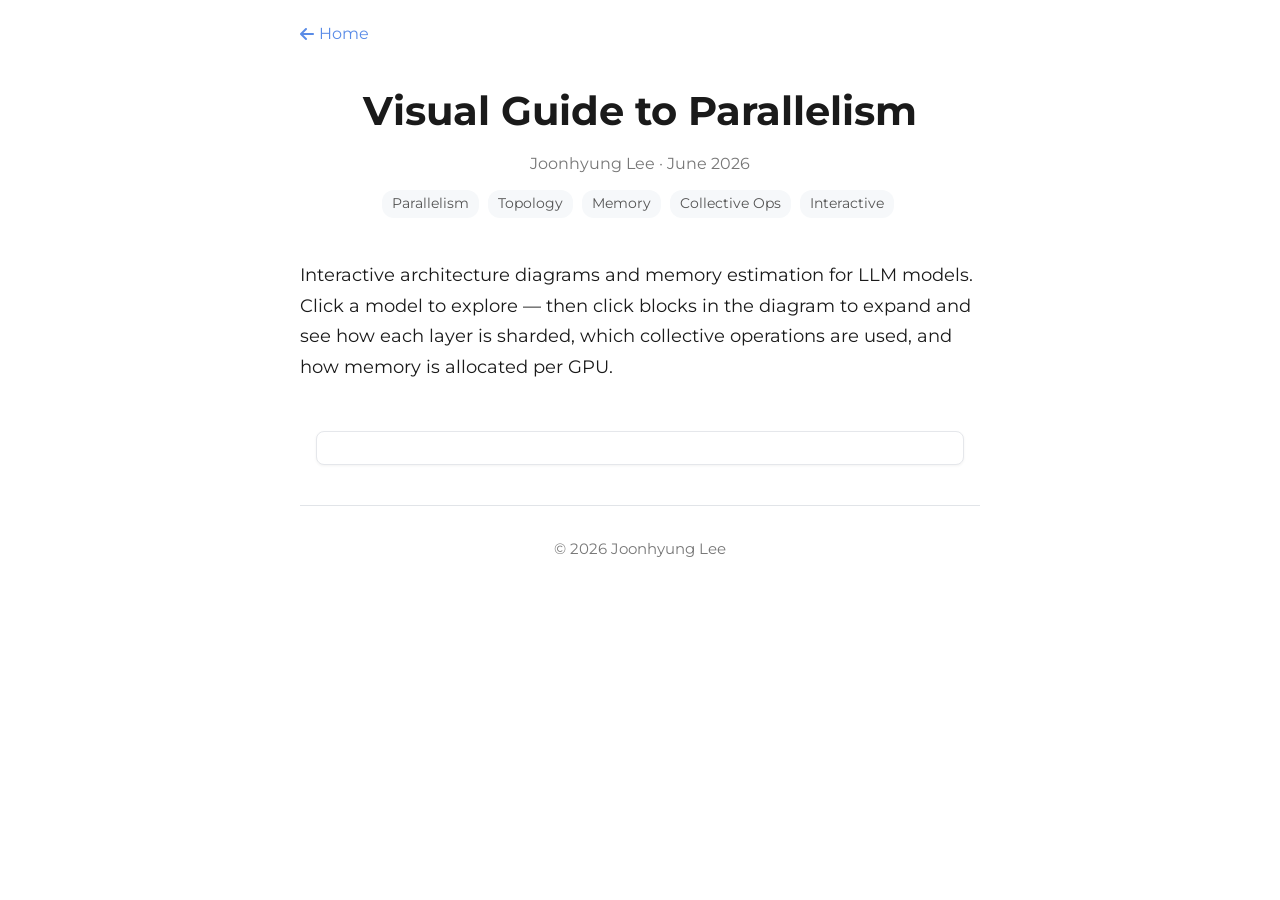
==== blog/visual-guide-to-collective-ops/index.html @ 22944af8 "Add three blog posts with side-by-side layouts and image lightbox - Parallelism @ vLLM: TP/DP/EP con" ====
<!DOCTYPE html>
<html lang="en">
<head>
  <meta charset="UTF-8">
  <meta name="viewport" content="width=device-width, initial-scale=1.0">
  <meta name="description" content="Visual Guide to Parallelism — interactive topology diagrams, memory estimation, and collective operations.">
  <title>Visual Guide to Parallelism</title>

  <link rel="stylesheet" href="../../css/style.css">
  <link rel="stylesheet" href="../../css/blog.css">
  <link rel="stylesheet" href="../../css/animations.css">
  <link rel="stylesheet" href="arch.css">
  <link rel="stylesheet" href="https://cdnjs.cloudflare.com/ajax/libs/font-awesome/6.5.1/css/all.min.css">
</head>
<body>
  <div class="blog-container page-enter">

    <a href="../../" class="back-link">
      <i class="fa-solid fa-arrow-left"></i> Home
    </a>

    <header class="blog-header animate-on-scroll">
      <h1 class="blog-header__title">Visual Guide to Parallelism</h1>
      <div class="blog-header__meta">Joonhyung Lee &middot; June 2026</div>
      <div class="blog-header__tags">
        <span class="tag">Parallelism</span>
        <span class="tag">Topology</span>
        <span class="tag">Memory</span>
        <span class="tag">Collective Ops</span>
        <span class="tag">Interactive</span>
      </div>
    </header>

    <article class="blog-content">

      <p class="animate-on-scroll">
        Interactive architecture diagrams and memory estimation for LLM models.
        Click a model to explore &mdash; then click blocks in the diagram to expand
        and see how each layer is sharded, which collective operations are used,
        and how memory is allocated per GPU.
      </p>

      <!-- Model Architectures (interactive) -->
      <div class="arch-container animate-on-scroll" style="margin: 20px 0;">
        <div id="arch-model-grid" class="arch-model-grid"></div>
        <div id="arch-detail"></div>
      </div>

    </article>

    <footer class="footer">
      <p>&copy; 2026 Joonhyung Lee</p>
    </footer>

  </div>

  <!-- D3 -->
  <script src="https://cdn.jsdelivr.net/npm/d3@7"></script>

  <!-- ArchLib modules -->
  <script src="js/model-arch-data.js"></script>
  <script src="js/model-arch-memory.js"></script>
  <script src="js/model-arch-topology.js"></script>
  <script src="js/model-architectures.js"></script>

  <!-- Main JS -->
  <script src="../../js/main.js"></script>
  <script src="../../js/animations.js"></script>
</body>
</html>
---- css/style.css ----
/* ============================================
   Main Stylesheet — Inspired by seohong.me
   Clean academic minimalist design
   ============================================ */

@import url("https://fonts.googleapis.com/css2?family=Montserrat:ital,wght@0,300;0,400;0,500;0,600;0,700;1,300;1,400;1,500;1,600;1,700&display=swap");

/* --- CSS Custom Properties --- */
:root {
  --color-bg: #ffffff;
  --color-text: #1a1a1a;
  --color-text-secondary: #555555;
  --color-accent: #598be7;
  --color-accent-light: #9bb9f1;
  --color-accent-bg: #dee8fa;
  --color-accent-border: #598be7;
  --color-code-bg: #f6f8fa;
  --color-border: #e1e4e8;
  --color-caption: #777777;
  --color-highlight: #ffffd0;

  --font-sans: 'Montserrat', Verdana, Helvetica, sans-serif;
  --font-mono: 'Montserrat', monospace;

  --max-width-main: 800px;
  --max-width-blog: 720px;

  --transition-fast: 0.2s ease;
  --transition-normal: 0.3s ease;
  --transition-slow: 0.5s ease;
}

/* --- Reset & Base --- */
*,
*::before,
*::after {
  box-sizing: border-box;
  margin: 0;
  padding: 0;
}

html {
  scroll-behavior: smooth;
  -webkit-font-smoothing: antialiased;
  -moz-osx-font-smoothing: grayscale;
}

body {
  font-family: var(--font-sans);
  font-size: 18px;
  line-height: 1.7;
  color: var(--color-text);
  background-color: var(--color-bg);
}

/* --- Layout --- */
.container {
  max-width: var(--max-width-main);
  margin: 0 auto;
  padding: 0 20px;
}

.container--blog {
  max-width: var(--max-width-blog);
}

/* --- Typography --- */
h1, h2, h3, h4, h5, h6 {
  line-height: 1.3;
  margin-bottom: 0.5em;
}

h1 {
  font-size: 48px;
  font-weight: 300;
  margin-top: 30px;
  margin-bottom: 20px;
}

h2 {
  font-size: 30px;
  font-weight: 300;
  margin-top: 35px;
  margin-bottom: 15px;
}

h3 {
  font-size: 24px;
  font-weight: 600;
}

h4 {
  font-size: 20px;
  font-weight: 400;
}

p {
  margin-bottom: 1em;
}

strong, b {
  font-weight: 600;
}

a {
  color: var(--color-accent);
  text-decoration: none;
  transition: color var(--transition-fast);
}

a:hover {
  color: var(--color-accent-light);
}

/* --- Name / Title --- */
.text-name {
  font-size: 40px;
  font-weight: 700;
  color: var(--color-text);
  text-decoration: none;
}

.text-name:hover {
  color: var(--color-text);
}

.text-heading {
  font-size: 36px;
  font-weight: 300;
  padding: 20px 0 10px 0;
}

.text-title {
  font-size: 40px;
  font-weight: 700;
  text-align: center;
  margin-top: 20px;
}

.text-papertitle {
  font-size: 21px;
  font-weight: 400;
}

.text-conference {
  font-weight: 600;
}

.text-small {
  font-size: 17px;
}

.text-large {
  font-size: 24px;
}

.text-caption {
  font-size: 20px;
}

.text-caption-small {
  font-size: 16px;
  color: var(--color-caption);
}

.text-caption-xs {
  font-size: 14px;
}

.text-center {
  text-align: center;
}

/* --- Header / Hero --- */
.header {
  padding: 40px 0 20px 0;
}

.header__inner {
  display: flex;
  align-items: center;
  gap: 30px;
}

.header__bio {
  flex: 3;
}

.header__photo {
  flex: 1;
  display: flex;
  justify-content: center;
}

.header__photo img {
  width: 100%;
  max-width: 180px;
  border-radius: 50%;
  object-fit: cover;
  transition: transform var(--transition-normal), box-shadow var(--transition-normal);
}

.header__photo img:hover {
  transform: scale(1.05);
  box-shadow: 0 8px 30px rgba(89, 139, 231, 0.2);
}

/* --- Navigation --- */
.nav-links {
  display: flex;
  gap: 8px;
  flex-wrap: wrap;
  align-items: center;
  margin-top: 10px;
  font-size: 17px;
}

.nav-links a {
  transition: color var(--transition-fast), transform var(--transition-fast);
  display: inline-block;
}

.nav-links a:hover {
  transform: translateY(-1px);
}

.nav-links .separator {
  color: var(--color-text-secondary);
  user-select: none;
}

/* --- Section --- */
.section {
  padding: 15px 0;
}

.section__heading {
  font-size: 30px;
  font-weight: 300;
  padding-bottom: 10px;
  border-bottom: 1px solid var(--color-border);
  margin-bottom: 15px;
}

/* --- Publication / Blog Items --- */
.pub-item {
  display: flex;
  gap: 20px;
  padding: 15px 0;
  align-items: flex-start;
}

.pub-item__image {
  flex-shrink: 0;
  width: 160px;
  overflow: hidden;
  border-radius: 6px;
}

.pub-item__image img {
  width: 100%;
  height: auto;
  display: block;
  transition: transform var(--transition-normal), opacity var(--transition-fast);
}

.pub-item__image img:hover {
  transform: scale(1.03);
}

.pub-item__content {
  flex: 1;
}

.pub-item__title {
  font-size: 21px;
  font-weight: 400;
  margin-bottom: 4px;
}

.pub-item__title a {
  color: var(--color-text);
  transition: color var(--transition-fast);
}

.pub-item__title a:hover {
  color: var(--color-accent);
}

.pub-item__authors {
  font-size: 16px;
  color: var(--color-text-secondary);
  margin-bottom: 4px;
}

.pub-item__authors .self {
  font-weight: 700;
  color: var(--color-text);
}

.pub-item__venue {
  font-size: 16px;
  margin-bottom: 6px;
}

.pub-item__links {
  display: flex;
  gap: 10px;
  flex-wrap: wrap;
  font-size: 15px;
}

.pub-item__links a {
  padding: 2px 10px;
  border: 1px solid var(--color-accent);
  border-radius: 4px;
  font-size: 14px;
  transition: background var(--transition-fast), color var(--transition-fast), transform var(--transition-fast);
}

.pub-item__links a:hover {
  background: var(--color-accent);
  color: #fff;
  transform: translateY(-1px);
}

/* --- Blog List --- */
.blog-item {
  padding: 10px 0;
  display: flex;
  align-items: baseline;
  gap: 15px;
}

.blog-item__date {
  font-size: 15px;
  color: var(--color-caption);
  white-space: nowrap;
  min-width: 100px;
}

.blog-item__title {
  font-size: 21px;
}

.blog-item__title a {
  color: var(--color-text);
  transition: color var(--transition-fast);
}

.blog-item__title a:hover {
  color: var(--color-accent);
}

/* --- Callout / Block Boxes --- */
.block-statement,
.block-takeaway {
  border-left: 3px solid var(--color-accent);
  background: rgba(89, 139, 231, 0.04);
  border-radius: 0 6px 6px 0;
  padding: 14px 18px;
  margin: 20px 0;
  font-size: 17px;
  color: var(--color-text);
}

.block-statement strong,
.block-takeaway strong {
  font-weight: 600;
}

/* --- Code Blocks --- */
pre {
  background: var(--color-code-bg);
  border-radius: 6px;
  padding: 16px;
  overflow-x: auto;
  margin: 15px 0;
  font-size: 16px;
  line-height: 1.5;
}

code {
  font-family: var(--font-mono);
  font-size: 0.9em;
}

p code,
li code {
  background: var(--color-code-bg);
  padding: 2px 6px;
  border-radius: 3px;
}

pre code {
  background: none;
  padding: 0;
  font-size: inherit;
}

/* --- Images in Blog --- */
.blog-image {
  width: 100%;
  display: block;
  margin: 0 auto;
  border-radius: 4px;
}

.blog-image-caption {
  text-align: center;
  font-size: 16px;
  color: var(--color-caption);
  margin-top: 5px;
  margin-bottom: 15px;
}

/* --- Math (KaTeX) --- */
.katex-display {
  margin: 10px 0;
  overflow-x: auto;
  overflow-y: hidden;
}

/* --- Footnotes --- */
.footnote-ref {
  font-size: 14px;
  vertical-align: super;
  line-height: 0;
  color: var(--color-accent);
  cursor: pointer;
}

.footnotes-section {
  margin-top: 40px;
  padding-top: 20px;
  border-top: 1px solid var(--color-border);
  font-size: 16px;
}

.footnotes-section ol {
  padding-left: 20px;
}

/* --- Education / Experience Items --- */
.exp-item {
  padding: 8px 0;
  display: flex;
  justify-content: space-between;
  align-items: baseline;
  gap: 15px;
}

.exp-item__info {
  flex: 1;
}

.exp-item__date {
  font-size: 15px;
  color: var(--color-caption);
  white-space: nowrap;
}

/* --- Tags --- */
.tag {
  display: inline-block;
  padding: 2px 10px;
  background: var(--color-code-bg);
  border-radius: 12px;
  font-size: 14px;
  color: var(--color-text-secondary);
  margin: 2px 4px 2px 0;
  transition: background var(--transition-fast), color var(--transition-fast);
}

.tag:hover {
  background: var(--color-accent-bg);
  color: var(--color-accent);
}

/* --- Footer --- */
.footer {
  padding: 30px 0;
  margin-top: 40px;
  text-align: center;
  font-size: 15px;
  color: var(--color-caption);
  border-top: 1px solid var(--color-border);
}

/* --- Interactive Diagram Container --- */
.diagram-container {
  width: 100%;
  min-height: 300px;
  background: var(--color-code-bg);
  border-radius: 8px;
  margin: 20px 0;
  position: relative;
  overflow: hidden;
}

.diagram-container canvas {
  width: 100%;
  height: 100%;
}

/* --- Tab Component for Comparisons --- */
.tabs {
  margin: 20px 0;
}

.tabs__nav {
  display: flex;
  gap: 0;
  border-bottom: 2px solid var(--color-border);
}

.tabs__btn {
  padding: 10px 20px;
  border: none;
  background: none;
  font-family: var(--font-sans);
  font-size: 16px;
  color: var(--color-text-secondary);
  cursor: pointer;
  border-bottom: 2px solid transparent;
  margin-bottom: -2px;
  transition: color var(--transition-fast), border-color var(--transition-fast);
}

.tabs__btn:hover {
  color: var(--color-accent);
}

.tabs__btn.active {
  color: var(--color-accent);
  border-bottom-color: var(--color-accent);
  font-weight: 600;
}

.tabs__panel {
  display: none;
  padding: 15px 0;
}

.tabs__panel.active {
  display: block;
}

/* --- Accordion --- */
.accordion {
  margin: 15px 0;
  border: 1px solid var(--color-border);
  border-radius: 8px;
  overflow: hidden;
}

.accordion__header {
  display: flex;
  justify-content: space-between;
  align-items: center;
  padding: 12px 16px;
  background: var(--color-code-bg);
  cursor: pointer;
  font-weight: 600;
  transition: background var(--transition-fast);
  user-select: none;
}

.accordion__header:hover {
  background: var(--color-accent-bg);
}

.accordion__icon {
  transition: transform var(--transition-normal);
  font-size: 14px;
}

.accordion__header.open .accordion__icon {
  transform: rotate(180deg);
}

.accordion__body {
  max-height: 0;
  overflow: hidden;
  transition: max-height var(--transition-slow) ease;
}

.accordion__body.open {
  max-height: 2000px;
}

.accordion__content {
  padding: 16px;
}

/* --- Progress Bar (for comparisons) --- */
.progress-bar {
  height: 24px;
  background: var(--color-code-bg);
  border-radius: 12px;
  overflow: hidden;
  margin: 8px 0;
}

.progress-bar__fill {
  height: 100%;
  background: linear-gradient(90deg, var(--color-accent), var(--color-accent-light));
  border-radius: 12px;
  transition: width 1s ease;
  display: flex;
  align-items: center;
  padding-left: 10px;
  font-size: 13px;
  color: #fff;
  font-weight: 600;
  min-width: 40px;
}

/* --- Tooltip --- */
.tooltip-trigger {
  position: relative;
  border-bottom: 1px dashed var(--color-accent);
  cursor: help;
}

.tooltip-trigger .tooltip-content {
  visibility: hidden;
  opacity: 0;
  position: absolute;
  bottom: 100%;
  left: 50%;
  transform: translateX(-50%) translateY(-5px);
  background: var(--color-text);
  color: #fff;
  padding: 8px 12px;
  border-radius: 6px;
  font-size: 14px;
  white-space: nowrap;
  max-width: 300px;
  white-space: normal;
  z-index: 100;
  transition: opacity var(--transition-fast), visibility var(--transition-fast);
  pointer-events: none;
}

.tooltip-trigger:hover .tooltip-content {
  visibility: visible;
  opacity: 1;
}

/* --- Table --- */
table {
  width: 100%;
  border-collapse: collapse;
  margin: 15px 0;
  font-size: 16px;
}

th, td {
  padding: 10px 14px;
  text-align: left;
  border-bottom: 1px solid var(--color-border);
}

th {
  font-weight: 600;
  background: var(--color-code-bg);
}

tr:hover {
  background: rgba(89, 139, 231, 0.04);
}

/* --- Lists --- */
ul, ol {
  padding-left: 24px;
  margin-bottom: 1em;
}

li {
  margin-bottom: 0.3em;
}

/* --- Blog Post Meta --- */
.blog-meta {
  text-align: center;
  margin: 10px 0 30px 0;
}

.blog-meta__author {
  font-size: 18px;
}

.blog-meta__date {
  font-size: 16px;
  color: var(--color-caption);
}

.blog-meta__affiliation {
  font-size: 15px;
  color: var(--color-caption);
}

/* --- Back Link --- */
.back-link {
  display: inline-flex;
  align-items: center;
  gap: 5px;
  font-size: 16px;
  margin: 20px 0;
  color: var(--color-accent);
}

.back-link:hover {
  color: var(--color-accent-light);
}

/* --- Responsive --- */
@media (max-width: 768px) {
  body {
    font-size: 17px;
  }

  .header__inner {
    flex-direction: column-reverse;
    text-align: center;
  }

  .header__photo img {
    max-width: 140px;
  }

  .nav-links {
    justify-content: center;
  }

  h1 {
    font-size: 36px;
  }

  .text-name {
    font-size: 34px;
  }

  .text-title {
    font-size: 32px;
  }

  .text-heading,
  .section__heading {
    font-size: 26px;
  }

  .pub-item {
    flex-direction: column;
  }

  .pub-item__image {
    width: 100%;
    max-width: 300px;
    margin: 0 auto;
  }

  .blog-item {
    flex-direction: column;
    gap: 2px;
  }

  .exp-item {
    flex-direction: column;
    gap: 2px;
  }

  .block-statement,
  .block-takeaway {
    font-size: 16px;
  }

  .tabs__btn {
    padding: 8px 14px;
    font-size: 14px;
  }
}
---- css/blog.css ----
/* ============================================
   Blog Post Styles
   Extended styles for blog content
   ============================================ */

/* --- Blog Layout --- */
.blog-container {
  max-width: var(--max-width-blog);
  margin: 0 auto;
  padding: 0 20px 60px 20px;
}

/* Allow blog container to expand for wide content */
.blog-container.wide {
  max-width: 1100px;
}

/* --- Side-by-side Figure Grid --- */
/* Break out of the blog column so grids get more room */
.fig-grid {
  display: grid;
  gap: 16px;
  margin: 24px -80px;
  padding: 0 20px;
}

.fig-grid--2 { grid-template-columns: 1fr 1fr; }
.fig-grid--3 { grid-template-columns: 1fr 1fr 1fr; }

.fig-grid figure {
  margin: 0;
}

.fig-grid figure img {
  width: 100%;
  height: auto;
  display: block;
  border-radius: 4px;
  cursor: zoom-in;
  transition: box-shadow 0.2s ease;
}

.fig-grid figure img:hover {
  box-shadow: 0 4px 20px rgba(0, 0, 0, 0.1);
}

.fig-grid figure figcaption {
  text-align: center;
  font-size: 13px;
  color: var(--color-caption);
  margin-top: 6px;
  line-height: 1.4;
}

/* Label above each figure in the grid */
.fig-grid__label {
  font-size: 14px;
  font-weight: 600;
  margin-bottom: 6px;
  color: var(--color-text);
}

@media (max-width: 900px) {
  .fig-grid {
    margin-left: 0;
    margin-right: 0;
    padding: 0;
  }
}

@media (max-width: 768px) {
  .fig-grid--2,
  .fig-grid--3 {
    grid-template-columns: 1fr;
  }
}

/* --- Image Lightbox --- */
.lightbox-overlay {
  position: fixed;
  inset: 0;
  z-index: 9999;
  background: rgba(0, 0, 0, 0.75);
  display: flex;
  align-items: center;
  justify-content: center;
  cursor: zoom-out;
  opacity: 0;
  visibility: hidden;
  transition: opacity 0.25s ease, visibility 0.25s ease;
  -webkit-backdrop-filter: blur(4px);
  backdrop-filter: blur(4px);
}

.lightbox-overlay.open {
  opacity: 1;
  visibility: visible;
}

.lightbox-overlay img {
  max-width: 92vw;
  max-height: 90vh;
  border-radius: 6px;
  box-shadow: 0 12px 48px rgba(0, 0, 0, 0.4);
  transform: scale(0.95);
  transition: transform 0.25s ease;
}

.lightbox-overlay.open img {
  transform: scale(1);
}

/* --- Blog Header --- */
.blog-header {
  margin-bottom: 40px;
}

.blog-header__title {
  font-size: 40px;
  font-weight: 700;
  text-align: center;
  margin: 20px 0 15px 0;
  line-height: 1.2;
}

.blog-header__meta {
  text-align: center;
  color: var(--color-caption);
  font-size: 16px;
  margin-bottom: 10px;
}

.blog-header__tags {
  text-align: center;
  margin-top: 10px;
}

/* --- Blog Content --- */
.blog-content h2 {
  font-size: 28px;
  font-weight: 600;
  margin-top: 40px;
  margin-bottom: 15px;
  padding-bottom: 6px;
  border-bottom: 1px solid var(--color-border);
}

.blog-content h3 {
  font-size: 22px;
  font-weight: 600;
  margin-top: 30px;
  margin-bottom: 10px;
}

.blog-content h4 {
  font-size: 19px;
  font-weight: 600;
  margin-top: 25px;
  margin-bottom: 8px;
}

.blog-content p {
  margin-bottom: 1.1em;
}

.blog-content img {
  max-width: 100%;
  height: auto;
  display: block;
  margin: 15px auto;
  border-radius: 4px;
}

.blog-content figure {
  margin: 20px 0;
}

.blog-content figcaption {
  text-align: center;
  font-size: 15px;
  color: var(--color-caption);
  margin-top: 8px;
  font-style: italic;
}

/* --- Table of Contents --- */
.toc {
  background: var(--color-code-bg);
  border-radius: 8px;
  padding: 20px 25px;
  margin: 20px 0 30px 0;
}

.toc__title {
  font-size: 18px;
  font-weight: 600;
  margin-bottom: 10px;
}

.toc ol {
  padding-left: 20px;
  margin-bottom: 0;
}

.toc li {
  margin-bottom: 5px;
  font-size: 16px;
}

.toc a {
  color: var(--color-text);
  transition: color var(--transition-fast);
}

.toc a:hover {
  color: var(--color-accent);
}

/* --- Comparison Table --- */
.comparison-table {
  overflow-x: auto;
  margin: 20px 0;
}

.comparison-table table {
  min-width: 600px;
}

.comparison-table th {
  position: sticky;
  top: 0;
  background: var(--color-code-bg);
  z-index: 1;
}

/* --- Architecture Diagram --- */
.architecture-diagram {
  background: var(--color-code-bg);
  border-radius: 8px;
  padding: 30px;
  margin: 25px 0;
  text-align: center;
  position: relative;
}

.arch-box {
  display: inline-block;
  padding: 12px 20px;
  background: #fff;
  border: 2px solid var(--color-accent);
  border-radius: 8px;
  font-weight: 600;
  font-size: 15px;
  margin: 5px;
  transition: transform var(--transition-normal), box-shadow var(--transition-normal);
}

.arch-box:hover {
  transform: translateY(-2px);
  box-shadow: 0 4px 12px rgba(89, 139, 231, 0.25);
}

.arch-box--secondary {
  border-color: var(--color-border);
  color: var(--color-text-secondary);
}

.arch-arrow {
  display: inline-block;
  font-size: 24px;
  color: var(--color-accent);
  margin: 0 5px;
  vertical-align: middle;
}

.arch-row {
  margin: 10px 0;
  display: flex;
  justify-content: center;
  align-items: center;
  flex-wrap: wrap;
  gap: 8px;
}

.arch-vertical-arrow {
  font-size: 24px;
  color: var(--color-accent);
  margin: 5px 0;
}

/* --- Timeline --- */
.timeline {
  position: relative;
  padding-left: 30px;
  margin: 20px 0;
}

.timeline::before {
  content: '';
  position: absolute;
  left: 8px;
  top: 0;
  bottom: 0;
  width: 2px;
  background: var(--color-accent-bg);
}

.timeline__item {
  position: relative;
  padding-bottom: 20px;
}

.timeline__item::before {
  content: '';
  position: absolute;
  left: -26px;
  top: 6px;
  width: 12px;
  height: 12px;
  border-radius: 50%;
  background: var(--color-accent);
  border: 2px solid #fff;
  box-shadow: 0 0 0 2px var(--color-accent);
}

.timeline__date {
  font-size: 14px;
  color: var(--color-caption);
  font-weight: 600;
}

.timeline__content {
  margin-top: 4px;
}

/* --- Inline Code Comparison --- */
.code-compare {
  display: grid;
  grid-template-columns: 1fr 1fr;
  gap: 15px;
  margin: 20px 0;
}

.code-compare__panel {
  overflow: hidden;
  border-radius: 8px;
  border: 1px solid var(--color-border);
}

.code-compare__header {
  padding: 8px 14px;
  background: var(--color-code-bg);
  font-size: 14px;
  font-weight: 600;
  border-bottom: 1px solid var(--color-border);
}

.code-compare__panel pre {
  margin: 0;
  border-radius: 0;
  font-size: 14px;
}

@media (max-width: 768px) {
  .code-compare {
    grid-template-columns: 1fr;
  }

  .blog-header__title {
    font-size: 30px;
  }
}

/* --- Benchmark Chart (CSS only) --- */
.benchmark-chart {
  margin: 20px 0;
}

.benchmark-row {
  display: flex;
  align-items: center;
  gap: 12px;
  margin: 8px 0;
}

.benchmark-label {
  min-width: 120px;
  font-size: 15px;
  font-weight: 600;
  text-align: right;
}

.benchmark-bar-wrapper {
  flex: 1;
  height: 28px;
  background: var(--color-code-bg);
  border-radius: 14px;
  overflow: hidden;
}

.benchmark-bar {
  height: 100%;
  border-radius: 14px;
  display: flex;
  align-items: center;
  justify-content: flex-end;
  padding-right: 10px;
  font-size: 13px;
  font-weight: 600;
  color: #fff;
  transition: width 1.2s ease;
}

.benchmark-bar--vllm { background: linear-gradient(90deg, #598be7, #7ba4f0); }
.benchmark-bar--trt { background: linear-gradient(90deg, #4caf50, #66bb6a); }
.benchmark-bar--sglang { background: linear-gradient(90deg, #ff9800, #ffb74d); }
.benchmark-bar--default { background: linear-gradient(90deg, #9c27b0, #ba68c8); }

/* --- Blog Navigation (prev/next) --- */
.blog-nav {
  display: flex;
  justify-content: space-between;
  margin-top: 40px;
  padding-top: 20px;
  border-top: 1px solid var(--color-border);
}

.blog-nav__link {
  display: flex;
  flex-direction: column;
  gap: 4px;
  max-width: 45%;
}

.blog-nav__label {
  font-size: 14px;
  color: var(--color-caption);
}

.blog-nav__title {
  font-size: 16px;
  font-weight: 600;
}
---- css/animations.css ----
/* ============================================
   Animation Utilities
   Scroll-triggered, hover, and transition effects
   ============================================ */

/* --- Scroll-Triggered Animations --- */

/* Base: elements start invisible and move up slightly */
.animate-on-scroll {
  opacity: 0;
  transform: translateY(20px);
  transition: opacity 0.6s ease, transform 0.6s ease;
}

.animate-on-scroll.visible {
  opacity: 1;
  transform: translateY(0);
}

/* Fade In */
.fade-in {
  opacity: 0;
  transition: opacity 0.8s ease;
}

.fade-in.visible {
  opacity: 1;
}

/* Slide from Left */
.slide-left {
  opacity: 0;
  transform: translateX(-30px);
  transition: opacity 0.6s ease, transform 0.6s ease;
}

.slide-left.visible {
  opacity: 1;
  transform: translateX(0);
}

/* Slide from Right */
.slide-right {
  opacity: 0;
  transform: translateX(30px);
  transition: opacity 0.6s ease, transform 0.6s ease;
}

.slide-right.visible {
  opacity: 1;
  transform: translateX(0);
}

/* Scale Up */
.scale-up {
  opacity: 0;
  transform: scale(0.95);
  transition: opacity 0.6s ease, transform 0.6s ease;
}

.scale-up.visible {
  opacity: 1;
  transform: scale(1);
}

/* Blur In */
.blur-in {
  opacity: 0;
  filter: blur(8px);
  transition: opacity 0.8s ease, filter 0.8s ease;
}

.blur-in.visible {
  opacity: 1;
  filter: blur(0);
}

/* --- Stagger Delays --- */
.stagger-1 { transition-delay: 0.1s; }
.stagger-2 { transition-delay: 0.2s; }
.stagger-3 { transition-delay: 0.3s; }
.stagger-4 { transition-delay: 0.4s; }
.stagger-5 { transition-delay: 0.5s; }
.stagger-6 { transition-delay: 0.6s; }

/* --- Continuous Animations --- */

/* Gentle Float */
@keyframes float {
  0%, 100% { transform: translateY(0px); }
  50% { transform: translateY(-6px); }
}

.float {
  animation: float 3s ease-in-out infinite;
}

/* Pulse */
@keyframes pulse {
  0%, 100% { opacity: 1; }
  50% { opacity: 0.7; }
}

.pulse {
  animation: pulse 2s ease-in-out infinite;
}

/* Gentle Glow */
@keyframes glow {
  0%, 100% { box-shadow: 0 0 5px rgba(89, 139, 231, 0.2); }
  50% { box-shadow: 0 0 20px rgba(89, 139, 231, 0.4); }
}

.glow {
  animation: glow 2s ease-in-out infinite;
}

/* Rotate */
@keyframes rotate {
  from { transform: rotate(0deg); }
  to { transform: rotate(360deg); }
}

.rotate {
  animation: rotate 10s linear infinite;
}

/* Shimmer Effect (for loading) */
@keyframes shimmer {
  0% { background-position: -200% 0; }
  100% { background-position: 200% 0; }
}

.shimmer {
  background: linear-gradient(
    90deg,
    var(--color-code-bg) 25%,
    var(--color-accent-bg) 50%,
    var(--color-code-bg) 75%
  );
  background-size: 200% 100%;
  animation: shimmer 2s linear infinite;
}

/* --- Hover Effects --- */

/* Lift on hover */
.hover-lift {
  transition: transform var(--transition-normal), box-shadow var(--transition-normal);
}

.hover-lift:hover {
  transform: translateY(-3px);
  box-shadow: 0 6px 20px rgba(0, 0, 0, 0.08);
}

/* Scale on hover */
.hover-scale {
  transition: transform var(--transition-normal);
}

.hover-scale:hover {
  transform: scale(1.02);
}

/* Underline grow on hover */
.hover-underline {
  position: relative;
}

.hover-underline::after {
  content: '';
  position: absolute;
  bottom: -2px;
  left: 0;
  width: 0;
  height: 2px;
  background: var(--color-accent);
  transition: width var(--transition-normal);
}

.hover-underline:hover::after {
  width: 100%;
}

/* --- Page Transition --- */
@keyframes page-enter {
  from {
    opacity: 0;
    transform: translateY(10px);
  }
  to {
    opacity: 1;
    transform: translateY(0);
  }
}

.page-enter {
  animation: page-enter 0.5s ease forwards;
}

/* --- Typewriter Effect --- */
@keyframes typewriter {
  from { width: 0; }
  to { width: 100%; }
}

@keyframes blink-caret {
  from, to { border-color: transparent; }
  50% { border-color: var(--color-accent); }
}

.typewriter {
  overflow: hidden;
  white-space: nowrap;
  border-right: 2px solid var(--color-accent);
  animation:
    typewriter 2s steps(40, end),
    blink-caret 0.75s step-end infinite;
}

/* --- Counter Animation (for numbers) --- */
.count-up {
  font-variant-numeric: tabular-nums;
}

/* --- Diagram Flow Animations --- */
@keyframes flow-right {
  0% { transform: translateX(-10px); opacity: 0.3; }
  50% { opacity: 1; }
  100% { transform: translateX(10px); opacity: 0.3; }
}

.flow-arrow {
  animation: flow-right 1.5s ease-in-out infinite;
}

/* --- Canvas / Interactive Areas --- */
.interactive-area {
  position: relative;
  cursor: crosshair;
}

.interactive-area::before {
  content: 'Interactive';
  position: absolute;
  top: 8px;
  right: 8px;
  font-size: 11px;
  padding: 2px 8px;
  background: var(--color-accent);
  color: #fff;
  border-radius: 3px;
  opacity: 0.7;
  pointer-events: none;
}

/* --- Reduced Motion --- */
@media (prefers-reduced-motion: reduce) {
  *,
  *::before,
  *::after {
    animation-duration: 0.01ms !important;
    animation-iteration-count: 1 !important;
    transition-duration: 0.01ms !important;
    scroll-behavior: auto !important;
  }

  .animate-on-scroll,
  .fade-in,
  .slide-left,
  .slide-right,
  .scale-up,
  .blur-in {
    opacity: 1;
    transform: none;
    filter: none;
  }
}
---- blog/visual-guide-to-collective-ops/arch.css ----
.arch-container { padding: 0; }

/* Model selector grid */
.arch-model-grid {
  display: flex;
  flex-direction: column;
  gap: 0.75rem;
  padding: 0 1rem 1rem;
}
.arch-grid-section {
  display: flex;
  align-items: flex-start;
  gap: 0.75rem;
}
.arch-grid-label {
  writing-mode: vertical-rl;
  text-orientation: mixed;
  transform: rotate(180deg);
  font-size: 0.7rem;
  font-weight: 700;
  color: #9ca3af;
  text-transform: uppercase;
  letter-spacing: 0.08em;
  padding: 0.25rem 0;
  min-width: 1.2rem;
  text-align: center;
  flex-shrink: 0;
}
.arch-grid-row {
  display: grid;
  grid-template-columns: repeat(auto-fill, minmax(240px, 1fr));
  gap: 0.75rem;
  flex: 1;
}
.arch-model-card {
  background: #fff;
  border: 2px solid #e5e7eb;
  border-radius: 8px;
  padding: 0.75rem 1rem;
  cursor: pointer;
  transition: border-color 0.15s, box-shadow 0.15s;
}
.arch-model-card:hover {
  border-color: #93c5fd;
  box-shadow: 0 2px 8px rgba(37, 99, 235, 0.1);
}
.arch-model-card.selected {
  border-color: #2563eb;
  box-shadow: 0 0 0 3px rgba(37, 99, 235, 0.15);
}
.arch-card-top {
  display: flex;
  justify-content: space-between;
  align-items: center;
  margin-bottom: 0.35rem;
}
.arch-card-name {
  font-size: 0.92rem;
  font-weight: 600;
  color: #111827;
  margin: 0;
}
.arch-card-top-badges {
  display: flex;
  align-items: center;
  gap: 0.3rem;
  flex-shrink: 0;
}
.arch-badge-moe {
  display: inline-block;
  padding: 0.1rem 0.5rem;
  font-size: 0.68rem;
  font-weight: 700;
  letter-spacing: 0.02em;
  border-radius: 4px;
  background: #dcfce7;
  color: #166534;
  border: 1px solid #86efac;
  white-space: nowrap;
}
.arch-card-tags {
  display: flex;
  gap: 0.3rem;
  flex-wrap: wrap;
  margin-bottom: 0.3rem;
}
.arch-card-info {
  font-size: 0.78rem;
  color: #6b7280;
}

/* Badges */
.arch-badge {
  display: inline-block;
  padding: 0.1rem 0.45rem;
  font-size: 0.7rem;
  font-weight: 600;
  border: 1px solid #d1d5db;
  border-radius: 4px;
  color: #374151;
  background: #f9fafb;
  white-space: nowrap;
}
.arch-badge.accent {
  color: #7c3aed;
  border-color: #c4b5fd;
  background: #f5f3ff;
}
.arch-badge-sm {
  display: inline-block;
  padding: 0.05rem 0.4rem;
  font-size: 0.7rem;
  font-weight: 500;
  border: 1px solid #d1d5db;
  border-radius: 4px;
  color: #6b7280;
  background: transparent;
}

/* Detail panel */
#arch-detail {
  margin: 0.75rem 1rem 1rem;
  background: #fff;
  border: 1px solid #e5e7eb;
  border-radius: 8px;
  padding: 1rem 1.25rem;
  box-shadow: 0 1px 3px rgba(0, 0, 0, 0.05);
}
.arch-detail-header h3 {
  font-size: 1.1rem;
  font-weight: 700;
  margin: 0 0 0.4rem;
  color: #111827;
}
.arch-badges {
  display: flex;
  gap: 0.35rem;
  flex-wrap: wrap;
  margin-bottom: 0.35rem;
}
.arch-meta {
  font-size: 0.8rem;
  color: #6b7280;
  margin: 0 0 0.75rem;
}
.arch-meta a {
  color: #2563eb;
  text-decoration: none;
  font-weight: 600;
}
.arch-meta a:hover { text-decoration: underline; }

/* Diagram + memory panel grid */
.arch-content-grid {
  display: grid;
  grid-template-columns: 1fr;
  gap: 1rem;
}
@media (min-width: 1024px) {
  .arch-content-grid {
    grid-template-columns: 6fr 4fr;
  }
}
.arch-diagram-col {
  min-width: 0;
  overflow: visible;
}
.arch-diagram-col svg {
  width: 100%;
  max-width: 820px;
  overflow: visible;
}
.arch-mem-col {
  min-width: 0;
  border-top: 1px solid #e5e7eb;
  padding-top: 1rem;
}
@media (min-width: 1024px) {
  .arch-mem-col {
    border-top: 0;
    border-left: 1px solid #e5e7eb;
    padding-top: 0;
    padding-left: 1rem;
  }
}
.arch-topo-full {
  margin-top: 1rem;
  padding-top: 1rem;
  border-top: 1px solid #e5e7eb;
  overflow-x: auto;
}

/* Device topology — CSS grid layout */
.arch-topo-header {
  display: flex;
  align-items: center;
  gap: 0.5rem;
  margin-bottom: 0.5rem;
  font-size: 0.88rem;
}
.topo-v-tag {
  font-size: 0.55rem;
  font-weight: 600;
  color: #9ca3af;
  background: #f3f4f6;
  padding: 0.05rem 0.25rem;
  border-radius: 3px;
  margin-left: 0.15rem;
}
/* Topology: outer flex container (TP groups + DP separators) */
.topo-outer {
  display: flex;
  flex-wrap: wrap;
  align-items: flex-start;
  justify-content: center;
  gap: 0.5rem;
  overflow-x: auto;
  padding-bottom: 0.5rem;
}

/* TP group wrapper — the visible bounding box */
.topo-tp-box {
  border: 2px solid #9ca3af;
  border-radius: 10px;
  background: #f9fafb;
  padding: 0.5rem;
  display: flex;
  flex-direction: column;
  gap: 0;
  flex-shrink: 0;
}
.topo-tp-label {
  text-align: center;
  padding: 0.3rem 0.5rem 0.4rem;
  display: flex;
  flex-direction: column;
  align-items: center;
  gap: 0.1rem;
}
.topo-tp-title {
  font-size: 0.78rem;
  font-weight: 700;
  color: #374151;
}
.topo-tp-dp {
  font-size: 0.68rem;
  font-weight: 600;
  color: #6b7280;
}
.topo-tp-ar {
  font-size: 0.6rem;
  font-weight: 500;
  color: #059669;
}

/* Internal grid inside TP group */
.topo-tp-grid {
  display: grid;
  gap: 8px;
}
.topo-tp-gpu-hdr {
  font-size: 0.78rem;
  font-weight: 700;
  color: #374151;
  padding: 0.35rem 0.25rem;
  background: #f3f4f6;
  border: 1px solid #e5e7eb;
  border-radius: 6px;
  text-align: center;
  line-height: 1.3;
}
.topo-tp-sep-hdr { }
.topo-tp-sep {
  display: flex;
  align-items: center;
  justify-content: center;
  font-size: 0.75rem;
  font-weight: 700;
}

/* GPU layer cell */
.topo-tp-layer {
  padding: 0.4rem 0.45rem;
  border: 1.5px solid transparent;
  border-radius: 6px;
  text-align: center;
  cursor: pointer;
  transition: border-color 0.15s, box-shadow 0.15s;
}
.topo-tp-layer:hover { box-shadow: 0 1px 5px rgba(0,0,0,0.08); }
.topo-tp-layer.expanded { border-style: solid; box-shadow: 0 0 0 2px rgba(0,0,0,0.06); }
.topo-h-layer-name {
  font-size: 0.72rem;
  font-weight: 700;
  margin-bottom: 0.15rem;
}
.topo-h-layer-val {
  font-size: 0.65rem;
  color: #4b5563;
  line-height: 1.35;
}

/* DP gap between TP group boxes */
.topo-dp-gap {
  width: 1rem;
  flex-shrink: 0;
}
/* MoE collective band — full width below GPU groups */
.topo-moe-band {
  display: flex;
  align-items: center;
  gap: 0.6rem;
  border: 2px dashed;
  border-radius: 8px;
  padding: 0.5rem 1rem;
  width: 100%;
  flex-shrink: 0;
}
.topo-moe-band-icon {
  font-size: 1.3rem;
  font-weight: 700;
  flex-shrink: 0;
}
.topo-moe-band-text {
  display: flex;
  flex-direction: column;
  gap: 0.1rem;
}
.topo-moe-band-label {
  font-size: 0.78rem;
  font-weight: 700;
  line-height: 1.3;
}
.topo-moe-band-sub {
  font-size: 0.65rem;
  color: #6b7280;
  line-height: 1.4;
}

/* MoE bounding box overlay (EP-on) */
.topo-moe-bbox {
  position: absolute;
  border: 2px dashed #9ca3af;
  border-radius: 12px;
  background: rgba(220, 38, 38, 0.04);
  pointer-events: none;
  z-index: 5;
}
.topo-moe-bbox-label {
  position: absolute;
  transform: translateY(-50%);
  display: flex;
  flex-direction: column;
  gap: 0.15rem;
  pointer-events: none;
  z-index: 5;
  white-space: nowrap;
}
.topo-moe-bbox-name {
  font-weight: 700;
  font-size: 0.82rem;
}
.topo-moe-bbox-sub {
  font-weight: 400;
  font-size: 0.68rem;
  opacity: 0.7;
}

/* Split layout for expanded detail: desc left, diagram right */
.topo-detail-split {
  display: flex;
  gap: 1rem;
  align-items: flex-start;
}
.topo-detail-left { flex: 1; min-width: 0; overflow-x: auto; }
.topo-detail-right { flex: 1; min-width: 0; overflow-x: auto; }
@media (max-width: 768px) {
  .topo-detail-split { flex-direction: column; }
}

/* Matched collective reference — shaded spanning container */
.topo-coll-match {
  border: 1.5px solid;
  border-radius: 8px;
  padding: 0.5rem 0.6rem;
}
.topo-coll-match-header {
  font-size: 0.75rem;
  font-weight: 700;
  margin-bottom: 0.4rem;
  padding-bottom: 0.3rem;
  border-bottom: 1px dashed currentColor;
}

/* Collective operation reference cards */
.topo-coll-card {
  border: 1px solid #e5e7eb;
  border-radius: 8px;
  padding: 0.6rem 0.75rem;
  margin-bottom: 0.5rem;
  background: #fff;
}
.topo-coll-card-name {
  font-size: 0.82rem;
  font-weight: 700;
  margin-bottom: 0.2rem;
}
.topo-coll-card-desc {
  font-size: 0.72rem;
  color: #4b5563;
  line-height: 1.5;
  margin-bottom: 0.4rem;
}
.topo-coll-card-viz {
  display: flex;
  align-items: center;
  justify-content: center;
  gap: 16px;
  flex-wrap: wrap;
}
.topo-coll-viz-right {
  border-left: 1px dashed #e2e8f0;
  padding-left: 16px;
}

/* Collective Operations Reference toggle */
.topo-coll-ref {
  margin-top: 0.75rem;
  border-top: 1px solid #e5e7eb;
  padding-top: 0.5rem;
}
.topo-coll-ref-toggle {
  display: flex;
  align-items: center;
  gap: 0.35rem;
  width: 100%;
  background: none;
  border: 1px solid #e5e7eb;
  border-radius: 6px;
  padding: 0.4rem 0.7rem;
  font-family: 'Montserrat', inherit;
  font-size: 0.78rem;
  font-weight: 600;
  color: #4b5563;
  cursor: pointer;
}
.topo-coll-ref-toggle:hover { background: #f9fafb; }
.topo-coll-ref-icon {
  font-size: 0.65rem;
  color: #9ca3af;
  transition: transform 0.2s;
}
.topo-coll-ref.open .topo-coll-ref-icon { transform: rotate(90deg); }
.topo-coll-ref-body {
  display: none;
  margin-top: 0.5rem;
  columns: 2;
  column-gap: 0.75rem;
}
.topo-coll-ref.open .topo-coll-ref-body { display: block; }
.topo-coll-ref-body .topo-coll-card { break-inside: avoid; }
@media (max-width: 900px) {
  .topo-coll-ref-body { columns: 1; }
}

/* Expanded detail panel */
.topo-v-detail {
  margin-top: 0.75rem;
  padding: 0.75rem 1rem;
  background: #f9fafb;
  border: 1px solid #e5e7eb;
  border-radius: 8px;
  overflow-x: auto;
}
.topo-v-detail-title {
  font-size: 0.95rem;
  font-weight: 700;
  margin-bottom: 0.35rem;
}
.topo-v-detail-desc {
  font-size: 0.82rem;
  color: #4b5563;
  line-height: 1.6;
  margin-bottom: 0.5rem;
}
.topo-v-diagram-wrap {
  margin-top: 0.5rem;
  padding-top: 0.5rem;
  border-top: 1px solid #e5e7eb;
  overflow-x: auto;
}
.topo-v-diagram-label {
  font-size: 0.82rem;
  font-weight: 700;
  margin-bottom: 0.3rem;
}
.topo-v-tp-group {
  border: 1.5px solid #93c5fd;
  border-radius: 8px;
  padding: 0.3rem;
  background: #f0f7ff;
  position: relative;
}
.topo-v-tp-group-label {
  font-size: 0.6rem;
  font-weight: 700;
  color: #3b82f6;
  text-align: center;
  padding: 0.15rem 0 0.25rem;
  line-height: 1.2;
}
.topo-v-dp-arrow {
  display: flex;
  align-items: center;
  gap: 0;
  margin: 0.15rem 0;
  padding: 0.2rem 0.5rem;
}
.topo-v-dp-arrow-line {
  flex: 0 0 2px;
  height: 2px;
  min-width: 12px;
  flex-grow: 1;
  opacity: 0.4;
}
.topo-v-dp-arrow-label {
  display: flex;
  flex-direction: column;
  align-items: center;
  gap: 0.05rem;
  padding: 0.2rem 0.6rem;
  font-size: 0.7rem;
  white-space: nowrap;
  flex-shrink: 0;
}
.topo-v-dp-arrow-sub {
  font-size: 0.58rem;
  color: #6b7280;
  font-weight: 400;
}
.topo-v-footer {
  padding: 0.35rem 0.5rem;
  font-size: 0.65rem;
  color: #6b7280;
  text-align: center;
  margin-top: 0.3rem;
}

/* Features */
.arch-features {
  display: flex;
  flex-wrap: wrap;
  align-items: center;
  gap: 0.4rem;
  margin-top: 0.75rem;
  padding-top: 0.75rem;
  border-top: 1px solid #f3f4f6;
}
.arch-feat-label {
  font-size: 0.78rem;
  color: #6b7280;
  margin-right: 0.25rem;
}
.arch-feat-badge {
  display: inline-block;
  padding: 0.1rem 0.5rem;
  font-size: 0.72rem;
  font-weight: 500;
  border-radius: 4px;
  background: #f3f4f6;
  color: #374151;
}

/* Memory controls */
.arch-mem-controls {
  display: grid;
  grid-template-columns: 1fr 1fr;
  gap: 0.5rem 0.75rem;
  margin-bottom: 0.75rem;
}
.arch-mem-controls label,
.arch-ctrl-full {
  display: flex;
  flex-direction: column;
  gap: 0.2rem;
  font-size: 0.78rem;
  color: #6b7280;
}
.arch-ctrl-full {
  grid-column: 1 / -1;
}
.arch-mem-controls select,
.arch-mem-controls input[type="number"] {
  padding: 0.3rem 0.5rem;
  border: 1px solid #d1d5db;
  border-radius: 4px;
  font-size: 0.85rem;
  font-family: inherit;
  background: #fff;
}
.arch-ctrl-section {
  grid-column: 1 / -1;
  font-size: 0.65rem;
  font-weight: 600;
  text-transform: uppercase;
  letter-spacing: 0.05em;
  color: #9ca3af;
  border-top: 1px solid #f3f4f6;
  padding-top: 0.4rem;
  margin-top: 0.2rem;
}
.arch-ctrl-row {
  display: flex;
  align-items: center;
  justify-content: space-between;
  gap: 0.5rem;
  font-size: 0.78rem;
  color: #6b7280;
}
.arch-stepper {
  display: inline-flex;
  align-items: center;
  gap: 0;
  border: 1px solid #d1d5db;
  border-radius: 4px;
  overflow: hidden;
}
.arch-stepper button {
  background: #f9fafb;
  border: 0;
  border-right: 1px solid #e5e7eb;
  padding: 0.2rem 0.5rem;
  font-size: 0.78rem;
  cursor: pointer;
  font-family: inherit;
  color: #374151;
}
.arch-stepper button:last-child { border-right: 0; }
.arch-stepper button:hover { background: #e5e7eb; }
.arch-stepper span {
  min-width: 2ch;
  text-align: center;
  font-size: 0.85rem;
  font-weight: 600;
  padding: 0.2rem 0.4rem;
  font-variant-numeric: tabular-nums;
}
.arch-ep-btn {
  padding: 0.2rem 0.7rem;
  border: 1px solid #d1d5db;
  border-radius: 999px;
  font-size: 0.72rem;
  font-weight: 600;
  cursor: pointer;
  background: #f3f4f6;
  color: #6b7280;
  font-family: inherit;
}
.arch-ep-btn.on {
  background: rgba(147, 51, 234, 0.15);
  border-color: rgba(147, 51, 234, 0.5);
  color: #7c3aed;
}
.arch-ep-btn:disabled {
  opacity: 0.4;
  cursor: not-allowed;
}
.arch-gpu-summary {
  font-size: 0.72rem;
  font-variant-numeric: tabular-nums;
  padding: 0.2rem 0.5rem;
  background: #f3f4f6;
  border: 1px solid #e5e7eb;
  border-radius: 4px;
  color: #6b7280;
}

/* Memory breakdown */
.arch-mem-header {
  display: flex;
  align-items: center;
  gap: 0.5rem;
  margin-bottom: 0.5rem;
  font-size: 0.88rem;
}
.arch-mem-body {
  display: flex;
  gap: 0.75rem;
  padding-top: 0.25rem;
}
.arch-mem-detail {
  flex: 1;
  min-width: 0;
  display: flex;
  flex-direction: column;
  gap: 0.35rem;
}
.arch-mem-total {
  display: flex;
  justify-content: space-between;
  align-items: baseline;
  font-size: 0.78rem;
  color: #6b7280;
}
.arch-mem-total strong {
  font-size: 0.88rem;
  font-variant-numeric: tabular-nums;
}
.arch-mem-bar-track {
  height: 6px;
  width: 100%;
  background: #e5e7eb;
  border-radius: 999px;
  overflow: hidden;
}
.arch-mem-bar-fill {
  height: 100%;
  border-radius: 999px;
  transition: width 0.2s;
}
.arch-mem-row {
  display: flex;
  align-items: center;
  gap: 0.4rem;
  font-size: 0.78rem;
}
.arch-mem-dot {
  width: 10px;
  height: 10px;
  border-radius: 2px;
  flex-shrink: 0;
}
.arch-mem-label {
  flex: 1;
  min-width: 0;
  overflow: hidden;
  text-overflow: ellipsis;
  white-space: nowrap;
  color: #6b7280;
}
.arch-mem-val {
  font-variant-numeric: tabular-nums;
  color: #111827;
}

/* Device mesh */
.arch-mem-mesh {
  display: flex;
  flex-direction: column;
  gap: 0.3rem;
  border-top: 1px solid #f3f4f6;
  padding-top: 0.5rem;
  margin-top: 0.5rem;
  font-size: 0.78rem;
  color: #6b7280;
}
.arch-mesh-dots {
  display: flex;
  flex-wrap: wrap;
  gap: 3px;
}
.arch-mesh-dot {
  display: inline-block;
  width: 8px;
  height: 8px;
  border-radius: 2px;
  opacity: 0.55;
}

/* Assumptions note */
.arch-mem-note {
  font-size: 0.72rem;
  line-height: 1.4;
  color: #9ca3af;
  border-top: 1px solid #f3f4f6;
  padding-top: 0.5rem;
  margin-top: 0.5rem;
}

/* vLLM Internals — collapsible source reference */
.arch-internals {
  border-top: 1px solid #e5e7eb;
  margin-top: 0.75rem;
  padding-top: 0.5rem;
}
.arch-internals-toggle {
  display: flex;
  align-items: center;
  gap: 0.4rem;
  width: 100%;
  background: none;
  border: 1px solid #e5e7eb;
  border-radius: 6px;
  padding: 0.45rem 0.75rem;
  font-family: 'Montserrat', inherit;
  font-size: 0.78rem;
  font-weight: 600;
  color: #4b5563;
  cursor: pointer;
  transition: background 0.15s, border-color 0.15s;
}
.arch-internals-toggle:hover {
  background: #f9fafb;
  border-color: #9ca3af;
}
.arch-internals-icon {
  font-size: 0.65rem;
  transition: transform 0.2s;
  color: #9ca3af;
}
.arch-internals.open .arch-internals-icon {
  transform: rotate(180deg);
}
.arch-internals-body {
  display: none;
  margin-top: 0.5rem;
  display: flex;
  flex-direction: column;
  gap: 0.35rem;
}
.arch-internals:not(.open) .arch-internals-body {
  display: none;
}
.arch-internals.open .arch-internals-body {
  display: flex;
}
.arch-code-section {
  border: 1px solid #e5e7eb;
  border-radius: 6px;
  overflow: hidden;
}
.arch-code-section summary {
  display: flex;
  align-items: center;
  gap: 0.3rem;
  padding: 0.4rem 0.7rem;
  font-size: 0.75rem;
  color: #374151;
  background: #f9fafb;
  cursor: pointer;
  user-select: none;
  list-style: none;
}
.arch-code-section summary::-webkit-details-marker { display: none; }
.arch-code-section summary::before {
  content: "\25B8";
  flex-shrink: 0;
  font-size: 0.65rem;
  color: #9ca3af;
  transition: transform 0.15s;
}
.arch-code-section[open] summary::before {
  transform: rotate(90deg);
}
.arch-code-section summary:hover {
  background: #f3f4f6;
}
.arch-code-section summary code {
  font-size: 0.7rem;
  background: #eef2ff;
  color: #4338ca;
  padding: 0.1rem 0.35rem;
  border-radius: 3px;
}
.arch-gh-link {
  margin-left: auto;
  font-size: 0.7rem;
  font-weight: 600;
  color: #2563eb;
  text-decoration: none;
  padding: 0.05rem 0.4rem;
  border-radius: 3px;
  white-space: nowrap;
  transition: background 0.15s;
}
.arch-gh-link:hover {
  background: #eff6ff;
  text-decoration: underline;
}
.arch-code-block {
  margin: 0;
  padding: 0.65rem 0.85rem;
  background: #1f2937;
  color: #e5e7eb;
  font-family: ui-monospace, Menlo, Consolas, monospace;
  font-size: 0.7rem;
  line-height: 1.5;
  overflow-x: auto;
  white-space: pre;
  border-top: 1px solid #374151;
}
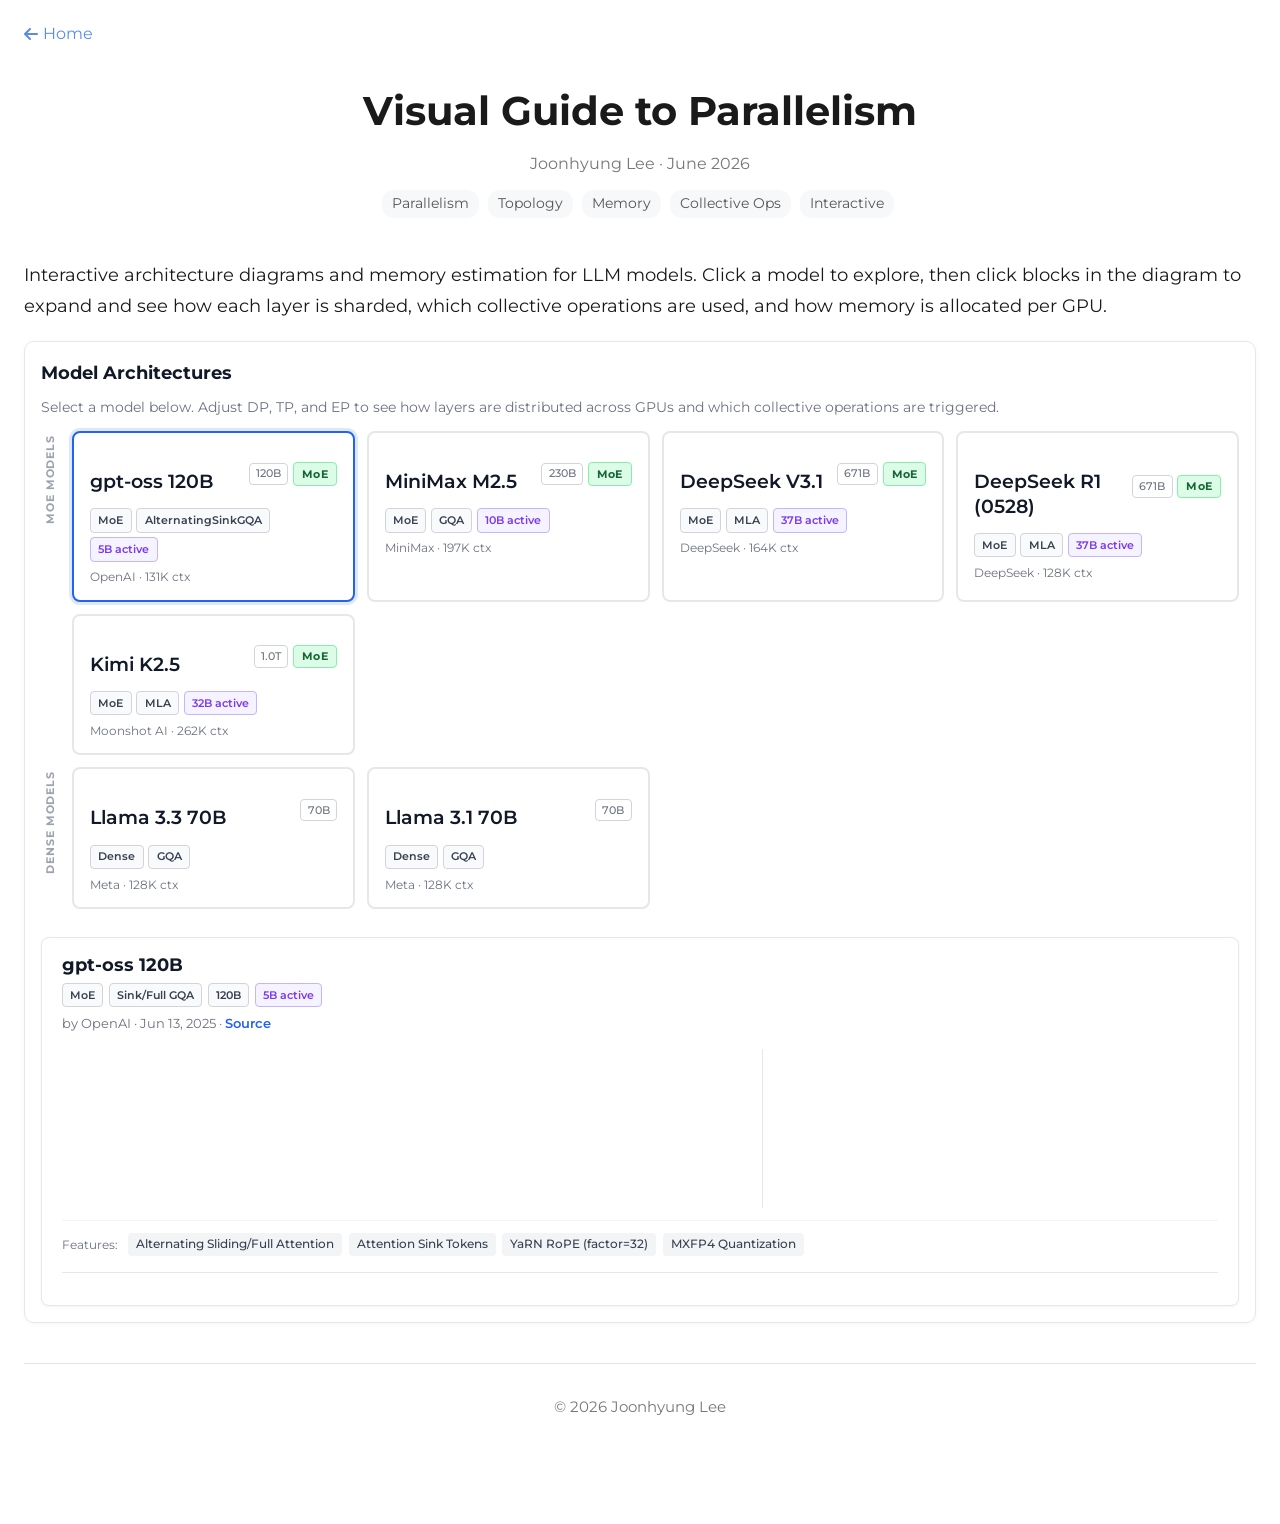
==== commit ff826427: "Wire up interactive Model Architectures viewer Initialize ArchLib on page load, full-width layout, p" ====
--- a/blog/visual-guide-to-collective-ops/index.html
+++ b/blog/visual-guide-to-collective-ops/index.html
@@ -3,7 +3,7 @@
 <head>
   <meta charset="UTF-8">
   <meta name="viewport" content="width=device-width, initial-scale=1.0">
-  <meta name="description" content="Visual Guide to Parallelism — interactive topology diagrams, memory estimation, and collective operations.">
+  <meta name="description" content="Visual Guide to Parallelism — interactive architecture diagrams, memory estimation, and collective operations for LLM models.">
   <title>Visual Guide to Parallelism</title>
 
   <link rel="stylesheet" href="../../css/style.css">
@@ -11,9 +11,53 @@
   <link rel="stylesheet" href="../../css/animations.css">
   <link rel="stylesheet" href="arch.css">
   <link rel="stylesheet" href="https://cdnjs.cloudflare.com/ajax/libs/font-awesome/6.5.1/css/all.min.css">
+
+  <style>
+    /* Override blog container to be full-width for the interactive tool */
+    .blog-container.arch-page {
+      max-width: 1400px;
+      padding: 0 24px 60px 24px;
+    }
+
+    /* Arch container needs white bg like the original dashboard */
+    .arch-container {
+      background: #fff;
+      border: 1px solid #e5e7eb;
+      border-radius: 10px;
+      padding: 0 0 1rem 0;
+      box-shadow: 0 1px 4px rgba(0,0,0,0.04);
+    }
+
+    /* Section title inside arch container */
+    .arch-section-title {
+      font-size: 1.1rem;
+      font-weight: 700;
+      padding: 1rem 1rem 0.5rem;
+      color: #111827;
+    }
+
+    .arch-section-desc {
+      padding: 0 1rem 0.75rem;
+      font-size: 0.85rem;
+      color: #6b7280;
+    }
+
+    /* Detail panel styling */
+    #arch-detail {
+      margin: 0.75rem 1rem 0;
+      background: #fff;
+      border: 1px solid #e5e7eb;
+      border-radius: 8px;
+      padding: 1rem 1.25rem;
+      box-shadow: 0 1px 3px rgba(0, 0, 0, 0.05);
+    }
+    #arch-detail:empty {
+      display: none;
+    }
+  </style>
 </head>
 <body>
-  <div class="blog-container page-enter">
+  <div class="blog-container arch-page page-enter">
 
     <a href="../../" class="back-link">
       <i class="fa-solid fa-arrow-left"></i> Home
@@ -35,13 +79,18 @@
 
       <p class="animate-on-scroll">
         Interactive architecture diagrams and memory estimation for LLM models.
-        Click a model to explore &mdash; then click blocks in the diagram to expand
+        Click a model to explore, then click blocks in the diagram to expand
         and see how each layer is sharded, which collective operations are used,
         and how memory is allocated per GPU.
       </p>
 
       <!-- Model Architectures (interactive) -->
-      <div class="arch-container animate-on-scroll" style="margin: 20px 0;">
+      <div class="arch-container animate-on-scroll">
+        <div class="arch-section-title">Model Architectures</div>
+        <div class="arch-section-desc">
+          Select a model below. Adjust DP, TP, and EP to see how layers are distributed
+          across GPUs and which collective operations are triggered.
+        </div>
         <div id="arch-model-grid" class="arch-model-grid"></div>
         <div id="arch-detail"></div>
       </div>
@@ -54,17 +103,26 @@
 
   </div>
 
-  <!-- D3 -->
+  <!-- D3 (required for architecture SVG diagrams) -->
   <script src="https://cdn.jsdelivr.net/npm/d3@7"></script>
 
-  <!-- ArchLib modules -->
+  <!-- ArchLib modules (order matters: data → memory → topology → main) -->
   <script src="js/model-arch-data.js"></script>
   <script src="js/model-arch-memory.js"></script>
   <script src="js/model-arch-topology.js"></script>
   <script src="js/model-architectures.js"></script>
 
-  <!-- Main JS -->
+  <!-- Blog JS -->
   <script src="../../js/main.js"></script>
   <script src="../../js/animations.js"></script>
+
+  <!-- Initialize the architecture viewer -->
+  <script>
+    document.addEventListener('DOMContentLoaded', function () {
+      if (window.initModelArchitectures) {
+        window.initModelArchitectures();
+      }
+    });
+  </script>
 </body>
 </html>
